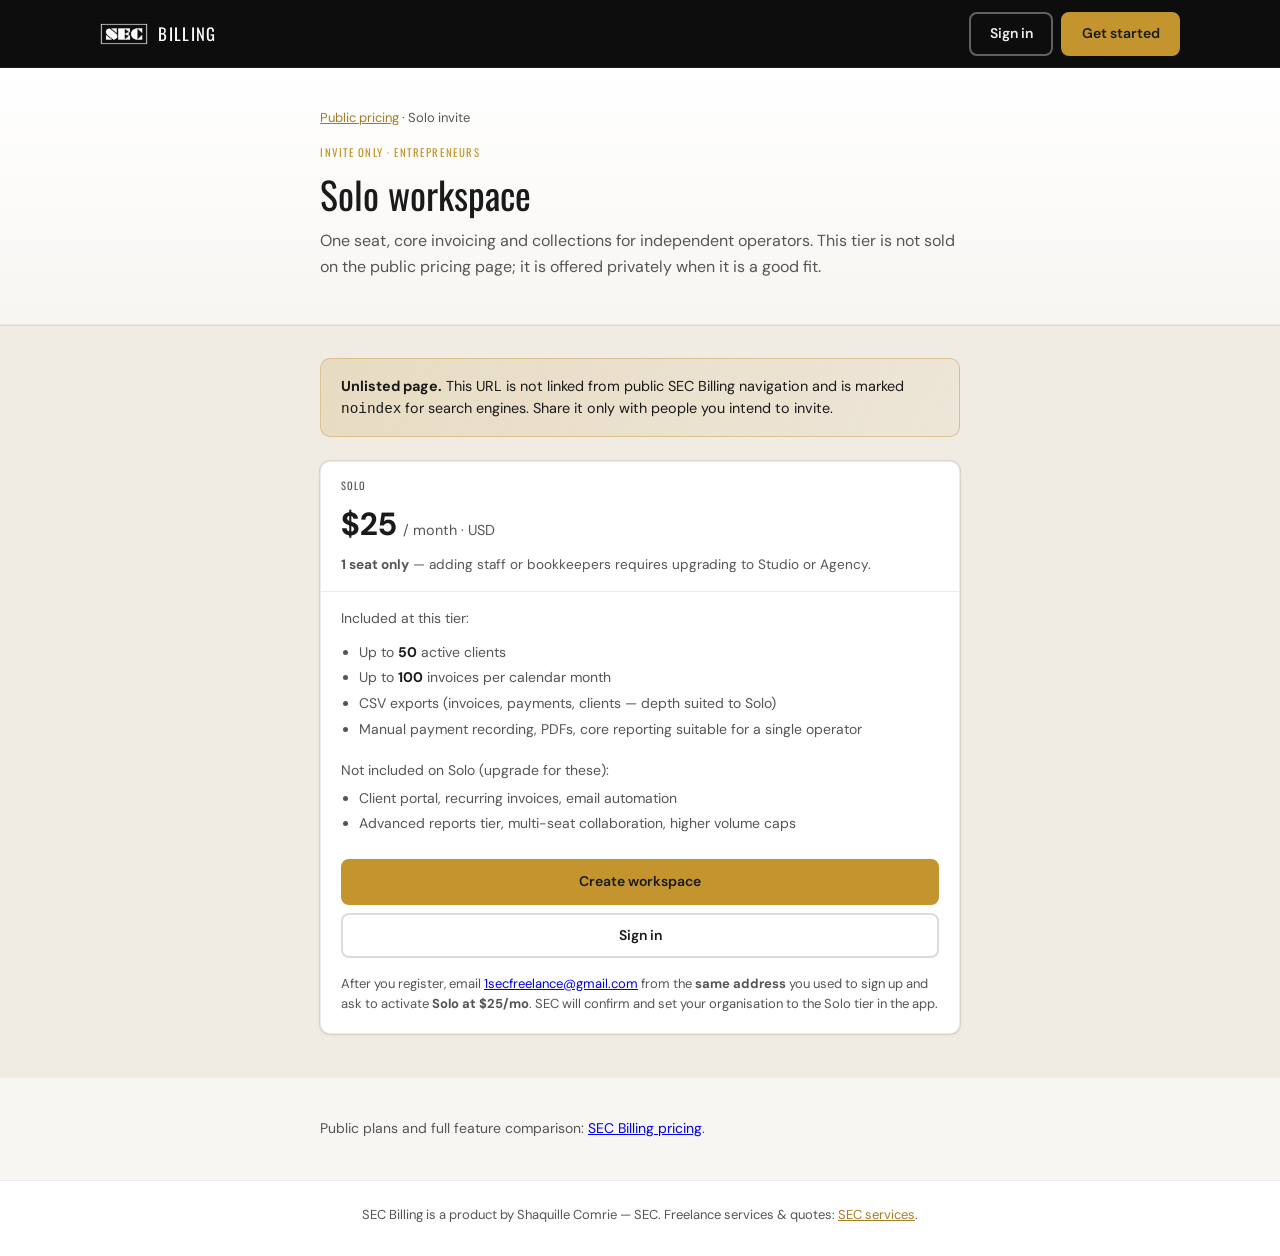
==== solo.html @ 2da58cf2 "feat: unlisted Solo invite page (solo.html, noindex) Made-with: Cursor" ====
<!DOCTYPE html>
<html lang="en">
<head>
  <meta charset="UTF-8" />
  <meta name="viewport" content="width=device-width, initial-scale=1.0" />
  <meta name="robots" content="noindex, nofollow" />
  <title>SEC Billing — Solo (invite only)</title>
  <meta name="description" content="Invite-only Solo workspace for independent operators. Not listed on public pricing." />
  <link rel="stylesheet" href="css/site.css" />
  <link rel="stylesheet" href="css/billing-pricing.css" />
</head>
<body>
  <header class="sec-billing-header" id="sec-billing-header">
    <div class="sec-billing-header__inner">
      <a href="index.html" class="sec-billing-brand" aria-label="SEC Billing — Home">
        <span class="sec-billing-brand__mark" aria-hidden="true">
          <img src="assets/logo/SECLogo.png" alt="" decoding="async" width="120" height="48" />
        </span>
        <span class="sec-billing-brand__title">Billing</span>
      </a>

      <div class="sec-billing-header__cta" id="sec-billing-header-cta">
        <a class="sec-billing-btn sec-billing-btn--ghost" data-billing-path="/login" href="#">Sign in</a>
        <a class="sec-billing-btn sec-billing-btn--primary" data-billing-path="/register" href="#">Get started</a>
      </div>

      <button
        type="button"
        class="sec-billing-menu-toggle"
        aria-expanded="false"
        aria-controls="sec-billing-header-cta"
        aria-label="Open menu"
      >
        <span></span>
      </button>
    </div>
  </header>

  <main>
    <div class="billing-pricing-hero">
      <div class="billing-pricing-inner billing-solo-page">
        <p class="billing-pricing-breadcrumb"><a href="index.html">Public pricing</a> · Solo invite</p>
        <p class="billing-pricing-kicker">Invite only · Entrepreneurs</p>
        <h1>Solo workspace</h1>
        <p class="billing-pricing-lead">
          One seat, core invoicing and collections for independent operators. This tier is not sold on the public pricing page;
          it is offered privately when it is a good fit.
        </p>
      </div>
    </div>

    <div id="billing-app-config-warn" class="billing-config-warn billing-pricing-inner billing-solo-page" hidden>
      Set <code>BILLING_APP_BASE</code> in <code>js/config.js</code> to your live SEC Billing app URL (no trailing slash) so
      <strong>Sign up</strong> and <strong>Sign in</strong> open the app.
    </div>

    <section class="billing-section billing-section--surface">
      <div class="billing-pricing-inner billing-solo-page">
        <div class="solo-invite-banner" role="note">
          <strong>Unlisted page.</strong> This URL is not linked from public SEC Billing navigation and is marked
          <code>noindex</code> for search engines. Share it only with people you intend to invite.
        </div>

        <div class="billing-plan-card" style="max-width: 100%">
          <div class="billing-plan-card__head">
            <span class="billing-plan-tier">Solo</span>
            <div class="billing-plan-price">
              <strong>$25</strong>
              <span class="text-muted" style="font-size: 0.9rem">/ month · USD</span>
            </div>
            <p class="text-muted" style="margin: 0; font-size: 0.85rem; line-height: 1.45">
              <strong>1 seat only</strong> — adding staff or bookkeepers requires upgrading to Studio or Agency.
            </p>
          </div>
          <div class="billing-plan-card__body">
            <p class="text-muted" style="margin: 0 0 0.75rem; font-size: 0.875rem">Included at this tier:</p>
            <ul>
              <li>Up to <strong>50</strong> active clients</li>
              <li>Up to <strong>100</strong> invoices per calendar month</li>
              <li>CSV exports (invoices, payments, clients — depth suited to Solo)</li>
              <li>Manual payment recording, PDFs, core reporting suitable for a single operator</li>
            </ul>
            <p class="text-muted" style="margin: 1rem 0 0.35rem; font-size: 0.875rem">Not included on Solo (upgrade for these):</p>
            <ul>
              <li>Client portal, recurring invoices, email automation</li>
              <li>Advanced reports tier, multi-seat collaboration, higher volume caps</li>
            </ul>
            <div class="billing-cta-row" style="display: flex; flex-direction: column; gap: 0.5rem">
              <a class="billing-plan-cta billing-plan-cta--accent billing-cta-wide" data-billing-path="/register" href="#">Create workspace</a>
              <a class="billing-plan-cta billing-plan-cta--ghost billing-cta-wide" data-billing-path="/login" href="#">Sign in</a>
            </div>
            <p class="text-muted" style="margin: 1rem 0 0; font-size: 0.8125rem; line-height: 1.5">
              After you register, email
              <a href="mailto:1secfreelance@gmail.com?subject=SEC%20Billing%20Solo%20activation">1secfreelance@gmail.com</a>
              from the <strong>same address</strong> you used to sign up and ask to activate <strong>Solo at $25/mo</strong>.
              SEC will confirm and set your organisation to the Solo tier in the app.
            </p>
          </div>
        </div>
      </div>
    </section>

    <section class="billing-section">
      <div class="billing-pricing-inner billing-solo-page">
        <p class="text-muted" style="margin: 0; font-size: 0.875rem">
          Public plans and full feature comparison: <a href="index.html">SEC Billing pricing</a>.
        </p>
      </div>
    </section>
  </main>

  <footer class="sec-billing-site-footer">
    SEC Billing is a product by Shaquille Comrie — SEC.
    Freelance services &amp; quotes: <a href="https://elreyriquez.github.io/sec-services/" target="_blank" rel="noopener noreferrer">SEC services</a>.
  </footer>

  <script src="js/config.js"></script>
  <script>
    document.addEventListener("DOMContentLoaded", function () {
      var cfg = window.SEC_CONFIG || {};
      var base = String(cfg.BILLING_APP_BASE || "").replace(/\/$/, "");
      var warn = document.getElementById("billing-app-config-warn");
      var links = document.querySelectorAll("[data-billing-path]");
      if (!base) {
        if (warn) warn.hidden = false;
        links.forEach(function (a) {
          a.classList.add("billing-cta-disabled");
          a.href = "#";
        });
        return;
      }
      if (warn) warn.hidden = true;
      links.forEach(function (a) {
        var p = a.getAttribute("data-billing-path") || "/";
        a.href = base + (p.charAt(0) === "/" ? p : "/" + p);
        a.classList.remove("billing-cta-disabled");
        a.target = "_blank";
        a.rel = "noopener noreferrer";
      });
    });
  </script>
  <script src="js/nav.js"></script>
</body>
</html>
---- css/site.css ----
/* SEC Billing marketing site — standalone shell (no sec-services quotation chrome) */
@import url("https://fonts.googleapis.com/css2?family=Oswald:wght@300;400;500&family=DM+Sans:ital,opsz,wght@0,9..40,300;0,9..40,400;0,9..40,500;0,9..40,600;0,9..40,700&display=swap");

:root {
  --bg: #f8f6f2;
  --surface: #ffffff;
  --surface-muted: #f0ebe3;
  --text: #1a1a1a;
  --text-muted: #555555;
  --accent: #c4952e;
  --accent-hover: #a67d24;
  --border: rgba(0, 0, 0, 0.08);
  --border-strong: rgba(0, 0, 0, 0.14);
  --radius: 8px;
  --radius-panel: 10px;
  --font-ui: "DM Sans", system-ui, sans-serif;
  --font-head: "Oswald", system-ui, sans-serif;
  --header-bg: #0d0d0d;
  --pricing-studio-blue: #1a3f6c;
  --pricing-studio-blue-hover: #153556;
}

*,
*::before,
*::after {
  box-sizing: border-box;
}

html {
  scroll-behavior: smooth;
}

body {
  margin: 0;
  font-family: var(--font-ui);
  font-size: 0.9375rem;
  background: var(--bg);
  color: var(--text);
  line-height: 1.55;
  min-height: 100vh;
}

.text-muted {
  color: var(--text-muted);
}

h1,
h2,
h3 {
  font-family: var(--font-head);
  font-weight: 400;
  color: var(--text);
}

/* ─── Standalone header (product site, not quotation cart) ─── */
.sec-billing-header {
  position: sticky;
  top: 0;
  z-index: 100;
  background: var(--header-bg);
  border-bottom: 1px solid rgba(255, 255, 255, 0.08);
}

.sec-billing-header__inner {
  max-width: 1120px;
  margin: 0 auto;
  padding: 0.6rem 1.25rem;
  /* Grid keeps CTAs on the right even with a hidden menu control in the DOM */
  display: grid;
  grid-template-columns: auto 1fr auto;
  align-items: center;
  gap: 1rem;
  min-height: 4rem;
}

.sec-billing-brand {
  grid-column: 1;
  display: flex;
  align-items: center;
  gap: 0.65rem;
  text-decoration: none !important;
  color: #fff !important;
  flex-shrink: 0;
}

.sec-billing-brand:hover {
  opacity: 0.92;
}

/* Wrapper gets filter so raster mark reliably inverts on the dark bar (WebKit + flex) */
.sec-billing-brand__mark {
  display: inline-flex;
  line-height: 0;
  flex-shrink: 0;
  filter: invert(1);
  -webkit-filter: invert(1);
}

.sec-billing-brand__mark img {
  height: 48px;
  width: auto;
  display: block;
}

.sec-billing-brand__title {
  font-family: var(--font-head);
  font-size: 1.05rem;
  font-weight: 400;
  letter-spacing: 0.08em;
  text-transform: uppercase;
}

.sec-billing-header__cta {
  grid-column: 3;
  justify-self: end;
  display: flex;
  align-items: center;
  gap: 0.5rem;
  flex-shrink: 0;
}

/* Header CTAs: same geometry as plan buttons */
.sec-billing-btn {
  display: inline-flex;
  align-items: center;
  justify-content: center;
  font-family: var(--font-ui);
  font-size: 0.875rem;
  font-weight: 600;
  line-height: 1.2;
  min-height: 2.75rem;
  padding: 0.5rem 1.15rem;
  border-radius: var(--radius);
  border: 2px solid transparent;
  cursor: pointer;
  text-decoration: none !important;
  transition: background 0.15s, border-color 0.15s, color 0.15s;
}

.sec-billing-btn--ghost {
  background: transparent;
  color: rgba(255, 255, 255, 0.92) !important;
  border-color: rgba(255, 255, 255, 0.35);
}

.sec-billing-btn--ghost:hover:not(.billing-cta-disabled) {
  background: rgba(255, 255, 255, 0.08);
  border-color: rgba(255, 255, 255, 0.55);
  color: #fff !important;
}

.sec-billing-btn--primary {
  background: var(--accent);
  color: #1a1a1a !important;
  border-color: var(--accent);
}

.sec-billing-btn--primary:hover:not(.billing-cta-disabled) {
  background: var(--accent-hover);
  border-color: var(--accent-hover);
  color: #1a1a1a !important;
}

.billing-cta-disabled {
  opacity: 0.45 !important;
  pointer-events: none;
  cursor: not-allowed;
}

.sec-billing-menu-toggle {
  display: none;
  grid-column: 3;
  justify-self: end;
  width: 2.5rem;
  height: 2.5rem;
  align-items: center;
  justify-content: center;
  border: 1px solid rgba(255, 255, 255, 0.25);
  border-radius: var(--radius);
  background: transparent;
  color: #fff;
  cursor: pointer;
}

.sec-billing-menu-toggle span {
  display: block;
  width: 1.15rem;
  height: 2px;
  background: currentColor;
  position: relative;
}

.sec-billing-menu-toggle span::before,
.sec-billing-menu-toggle span::after {
  content: "";
  position: absolute;
  left: 0;
  width: 100%;
  height: 2px;
  background: currentColor;
}

.sec-billing-menu-toggle span::before {
  top: -6px;
}

.sec-billing-menu-toggle span::after {
  top: 6px;
}

@media (max-width: 820px) {
  .sec-billing-header__inner {
    grid-template-columns: 1fr auto;
    grid-template-rows: auto auto;
  }

  .sec-billing-brand {
    grid-column: 1;
    grid-row: 1;
  }

  .sec-billing-menu-toggle {
    display: inline-flex;
    grid-column: 2;
    grid-row: 1;
  }

  .sec-billing-header__cta {
    grid-column: 1 / -1;
    grid-row: 2;
    justify-self: stretch;
    display: none;
    width: 100%;
    flex-direction: column;
    align-items: stretch;
    justify-content: flex-start;
    padding-top: 0.75rem;
    padding-bottom: 0.5rem;
  }

  .sec-billing-header__cta .sec-billing-btn {
    width: 100%;
  }

  .sec-billing-header.is-open .sec-billing-header__cta {
    display: flex;
  }
}

/* Light sections: section titles */
.billing-section:not(.billing-section--dark) .billing-section-title {
  color: var(--text);
}

/* Site footer */
.sec-billing-site-footer {
  border-top: 1px solid var(--border);
  background: var(--surface);
  padding: 1.5rem 1.25rem 2rem;
  text-align: center;
  font-size: 0.8125rem;
  color: var(--text-muted);
}

.sec-billing-site-footer a {
  color: var(--accent-hover);
}
---- css/billing-pricing.css ----
/* SEC Billing — standalone pricing page (GitHub Pages), aligned with billing app tokens */
:root {
  --shadow-panel: 0 1px 4px rgba(0, 0, 0, 0.06), 0 0 0 1px var(--border);
  --shadow-float: 0 4px 16px rgba(0, 0, 0, 0.1);
  --pricing-studio-blue: #1a3f6c;
  --pricing-studio-blue-hover: #153556;
  --accent-light: rgba(196, 149, 46, 0.12);
}

.billing-pricing-breadcrumb {
  font-size: 0.8125rem;
  color: var(--text-muted);
  margin: 0 0 1rem;
}
.billing-pricing-breadcrumb a {
  color: var(--accent-hover);
}

.billing-pricing-hero {
  border-bottom: 1px solid var(--border);
  background: linear-gradient(180deg, var(--surface) 0%, var(--bg) 100%);
  padding: 2.5rem 1.5rem 2.75rem;
}

.billing-pricing-inner {
  max-width: 1120px;
  margin: 0 auto;
}

.billing-pricing-kicker {
  font-family: var(--font-head);
  font-size: 0.68rem;
  letter-spacing: 0.14em;
  text-transform: uppercase;
  color: var(--accent);
  margin: 0 0 0.75rem;
}

.billing-pricing-hero h1 {
  font-size: clamp(1.85rem, 4vw, 2.35rem);
  margin: 0 0 0.75rem;
  line-height: 1.15;
}

.billing-pricing-lead {
  margin: 0;
  max-width: 40rem;
  font-size: 1rem;
  line-height: 1.6;
  color: var(--text-muted);
}

.billing-section {
  padding: 2.5rem 1.5rem;
}

.billing-section--dark {
  background: #0d0d0d;
  border-top: 1px solid rgba(255, 255, 255, 0.08);
  border-bottom: 1px solid rgba(255, 255, 255, 0.08);
  color: #fff;
}

.billing-section--dark h2 {
  color: #fff;
}

.billing-section--surface {
  padding: 2rem 1.5rem 2.75rem;
  background: var(--surface-muted);
  border-top: 1px solid var(--border);
}

.billing-section-title {
  font-family: var(--font-head);
  font-size: 1.35rem;
  margin: 0 0 1.25rem;
  font-weight: 400;
  letter-spacing: 0.02em;
}

.billing-plan-grid {
  display: grid;
  grid-template-columns: repeat(auto-fit, minmax(280px, 1fr));
  gap: 1.25rem;
  align-items: stretch;
}

.billing-plan-card {
  background: var(--surface);
  color: var(--text);
  border: 1px solid var(--border);
  border-radius: var(--radius-panel);
  box-shadow: var(--shadow-panel);
  display: flex;
  flex-direction: column;
  overflow: visible;
}

.billing-plan-card--agency {
  box-shadow: var(--shadow-float);
  border-color: var(--accent);
  position: relative;
}

.billing-plan-badge {
  position: absolute;
  top: 0.85rem;
  right: 1.25rem;
  background: var(--accent);
  color: #fff;
  font-family: var(--font-head);
  font-size: 0.58rem;
  letter-spacing: 0.12em;
  text-transform: uppercase;
  padding: 0.3rem 0.55rem;
  border-radius: var(--radius);
  z-index: 1;
}

.billing-plan-card__head {
  padding: 1rem 1.25rem;
  border-bottom: 1px solid var(--border);
  display: flex;
  flex-direction: column;
  align-items: flex-start;
  gap: 0.35rem;
}

.billing-plan-card--agency .billing-plan-card__head {
  padding-right: 7.5rem;
}

.billing-plan-tier {
  font-family: var(--font-head);
  font-size: 0.65rem;
  letter-spacing: 0.1em;
  text-transform: uppercase;
  color: var(--text-muted);
}

.billing-plan-price {
  display: flex;
  align-items: baseline;
  gap: 0.35rem;
  flex-wrap: wrap;
}

.billing-plan-price strong {
  font-size: 2rem;
  font-weight: 700;
  font-family: var(--font-ui);
}

.billing-plan-card__body {
  padding: 1rem 1.25rem 1.25rem;
  flex: 1;
  display: flex;
  flex-direction: column;
}

.billing-plan-card__body ul {
  margin: 0;
  padding-left: 1.1rem;
  font-size: 0.875rem;
  line-height: 1.55;
  color: var(--text-muted);
  flex: 1;
}

.billing-plan-card__body li {
  margin-bottom: 0.25rem;
}

.billing-plan-card__body li strong {
  color: var(--text);
}

.billing-cta-row {
  margin-top: 1.25rem;
}

/* One cohesive button style for both plan cards (same size, font, weight) */
.billing-plan-cta {
  display: flex;
  align-items: center;
  justify-content: center;
  width: 100%;
  min-height: 2.85rem;
  padding: 0.65rem 1rem;
  font-family: var(--font-ui);
  font-size: 0.875rem;
  font-weight: 600;
  line-height: 1.25;
  text-align: center;
  text-decoration: none !important;
  border-radius: var(--radius);
  border: 2px solid var(--pricing-studio-blue);
  background: var(--pricing-studio-blue);
  color: #fff !important;
  cursor: pointer;
  transition: background 0.15s, border-color 0.15s;
}

.billing-plan-cta:hover:not(.billing-cta-disabled) {
  background: var(--pricing-studio-blue-hover);
  border-color: var(--pricing-studio-blue-hover);
  color: #fff !important;
}

.billing-cta-wide {
  width: 100%;
}

/* Bottom CTA strip: two actions, identical metrics */
.billing-footer-cta__buttons .billing-plan-cta {
  width: auto;
  min-width: 10rem;
}

.billing-plan-cta--accent {
  background: var(--accent);
  border-color: var(--accent);
  color: #1a1a1a !important;
}

.billing-plan-cta--accent:hover:not(.billing-cta-disabled) {
  background: var(--accent-hover);
  border-color: var(--accent-hover);
  color: #1a1a1a !important;
}

.billing-plan-cta--ghost {
  background: var(--surface);
  border: 2px solid var(--border-strong);
  color: var(--text) !important;
}

.billing-plan-cta--ghost:hover:not(.billing-cta-disabled) {
  background: var(--surface-muted);
  border-color: var(--text-muted);
  color: var(--text) !important;
}

.pricing-page-inner {
  max-width: 1120px;
  margin: 0 auto;
}

.pricing-table {
  width: 100%;
  border-collapse: collapse;
  font-size: 0.875rem;
  background: var(--surface);
  border: 1px solid var(--border);
  border-radius: var(--radius-panel);
  overflow: hidden;
}

.pricing-table th,
.pricing-table td {
  padding: 0.65rem 0.85rem;
  border-bottom: 1px solid var(--border);
  text-align: left;
  vertical-align: top;
}

.pricing-table tr:last-child td {
  border-bottom: none;
}

.pricing-table th {
  font-family: var(--font-head);
  font-size: 0.62rem;
  font-weight: 400;
  letter-spacing: 0.07em;
  text-transform: uppercase;
  border-bottom: 1px solid rgba(255, 255, 255, 0.12);
}

.pricing-table th:not(:last-child) {
  border-right: 1px solid rgba(255, 255, 255, 0.2);
}

.pricing-table th:nth-child(1) {
  background: #0d0d0d;
  color: #fff;
}

.pricing-table th:nth-child(2) {
  background: var(--pricing-studio-blue);
  color: #fff;
}

.pricing-table th:nth-child(3) {
  background: var(--accent);
  color: #0d0d0d;
  border-bottom: 1px solid rgba(0, 0, 0, 0.12);
}

.pricing-table td:nth-child(2),
.pricing-table td:nth-child(3) {
  font-weight: 500;
}

.billing-spec-card {
  background: var(--surface);
  color: var(--text);
  border-radius: var(--radius-panel);
  box-shadow: var(--shadow-panel);
  border: 1px solid var(--border);
}

.billing-spec-card__body {
  padding: 1.35rem 1.5rem;
}

.billing-check-grid {
  display: grid;
  grid-template-columns: repeat(auto-fit, minmax(260px, 1fr));
  gap: 0.15rem 2rem;
  max-width: 56rem;
}

.billing-check-row {
  display: flex;
  gap: 0.6rem;
  align-items: flex-start;
  margin-bottom: 0.55rem;
  font-size: 0.9rem;
  line-height: 1.5;
}

.billing-check-row__icon {
  flex-shrink: 0;
  margin-top: 0.15rem;
  width: 1.1rem;
  height: 1.1rem;
  border-radius: 50%;
  background: var(--accent-light);
  color: var(--accent-hover);
  display: flex;
  align-items: center;
  justify-content: center;
  font-size: 0.65rem;
  font-weight: 700;
}

.billing-footer-cta {
  display: flex;
  flex-wrap: wrap;
  align-items: center;
  justify-content: space-between;
  gap: 1.25rem;
}

.billing-footer-cta h2 {
  font-family: var(--font-head);
  font-size: 1.2rem;
  margin: 0 0 0.35rem;
}

.billing-footer-cta p {
  margin: 0;
  font-size: 0.9rem;
  color: var(--text-muted);
}

.billing-footer-cta__buttons {
  display: flex;
  gap: 0.75rem;
  flex-wrap: wrap;
  align-items: center;
}

.billing-config-warn {
  max-width: 1120px;
  margin: 0 auto 1rem;
  padding: 0.75rem 1rem;
  border-radius: var(--radius);
  border: 1px solid var(--border-strong);
  background: var(--surface-muted);
  font-size: 0.85rem;
  color: var(--text-muted);
}

.billing-config-warn code {
  font-size: 0.78em;
}

/* Unlisted Solo invite page (solo.html) */
.billing-solo-page {
  max-width: 40rem;
  margin: 0 auto;
}

.solo-invite-banner {
  background: linear-gradient(120deg, rgba(196, 149, 46, 0.18), rgba(196, 149, 46, 0.06));
  border: 1px solid rgba(196, 149, 46, 0.4);
  border-radius: var(--radius-panel);
  padding: 1rem 1.25rem;
  margin: 0 0 1.5rem;
  font-size: 0.9rem;
  line-height: 1.55;
  color: var(--text);
}

.solo-invite-banner strong {
  color: var(--text);
}
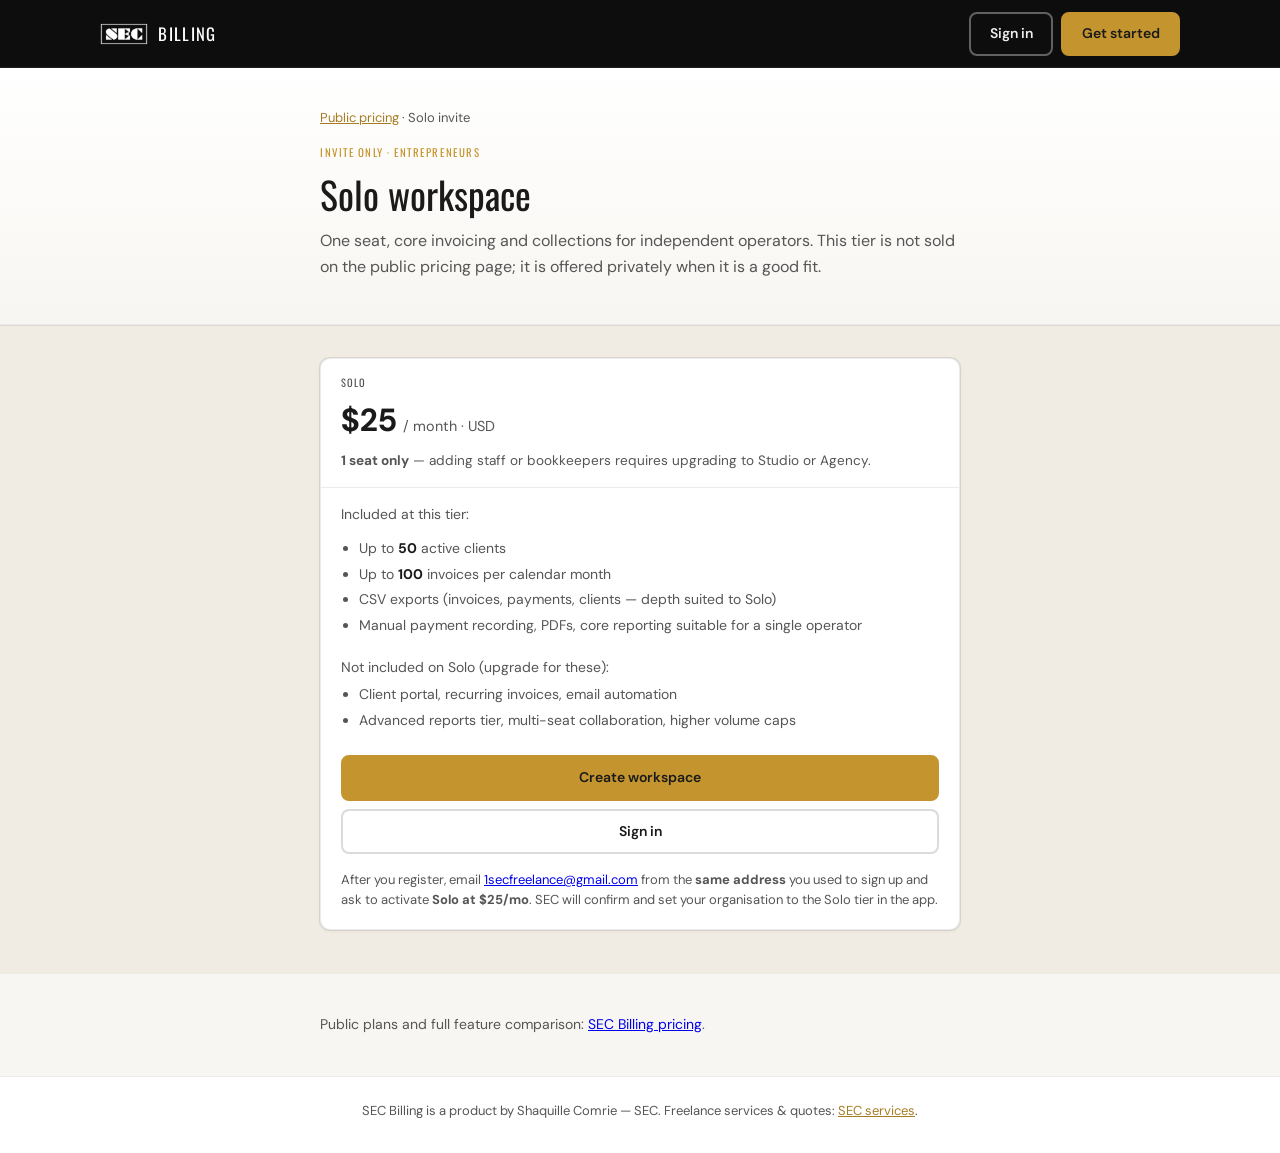
==== commit 04475a2c: "copy(solo): remove unlisted-page banner Made-with: Cursor" ====
--- a/solo.html
+++ b/solo.html
@@ -56,11 +56,6 @@
 
     <section class="billing-section billing-section--surface">
       <div class="billing-pricing-inner billing-solo-page">
-        <div class="solo-invite-banner" role="note">
-          <strong>Unlisted page.</strong> This URL is not linked from public SEC Billing navigation and is marked
-          <code>noindex</code> for search engines. Share it only with people you intend to invite.
-        </div>
-
         <div class="billing-plan-card" style="max-width: 100%">
           <div class="billing-plan-card__head">
             <span class="billing-plan-tier">Solo</span>
--- a/css/billing-pricing.css
+++ b/css/billing-pricing.css
@@ -394,17 +394,3 @@
   margin: 0 auto;
 }
 
-.solo-invite-banner {
-  background: linear-gradient(120deg, rgba(196, 149, 46, 0.18), rgba(196, 149, 46, 0.06));
-  border: 1px solid rgba(196, 149, 46, 0.4);
-  border-radius: var(--radius-panel);
-  padding: 1rem 1.25rem;
-  margin: 0 0 1.5rem;
-  font-size: 0.9rem;
-  line-height: 1.55;
-  color: var(--text);
-}
-
-.solo-invite-banner strong {
-  color: var(--text);
-}
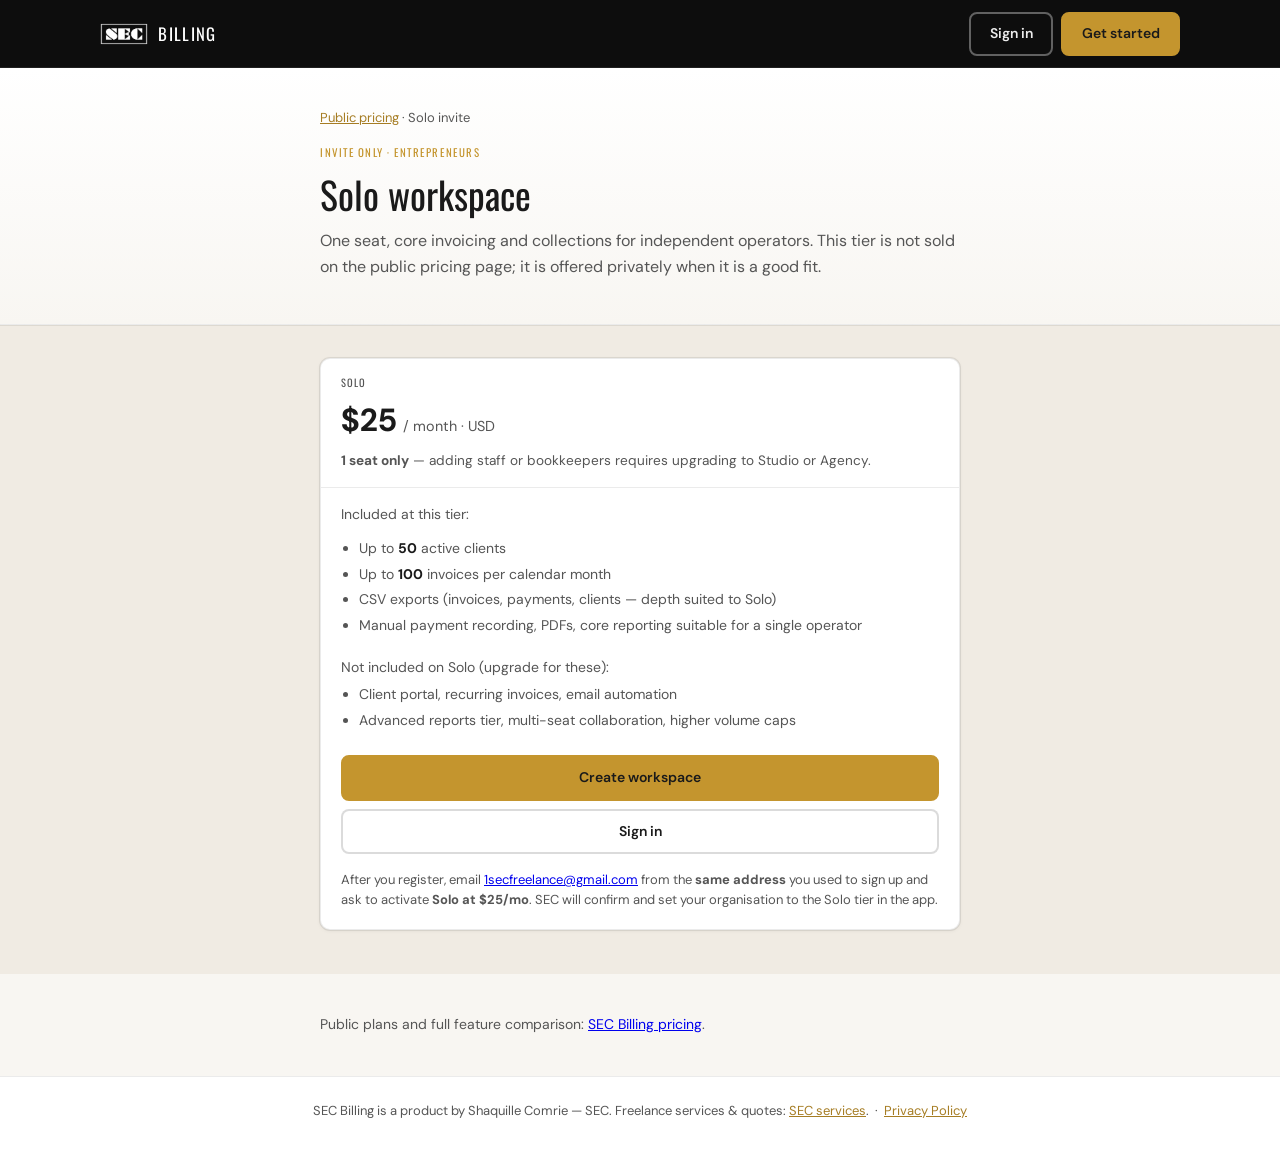
==== commit d7ca6b42: "docs: add Privacy Policy link to site footer Made-with: Cursor" ====
--- a/solo.html
+++ b/solo.html
@@ -107,6 +107,8 @@
   <footer class="sec-billing-site-footer">
     SEC Billing is a product by Shaquille Comrie — SEC.
     Freelance services &amp; quotes: <a href="https://elreyriquez.github.io/sec-services/" target="_blank" rel="noopener noreferrer">SEC services</a>.
+    &nbsp;·&nbsp;
+    <a data-billing-path="/privacy" href="#">Privacy Policy</a>
   </footer>
 
   <script src="js/config.js"></script>
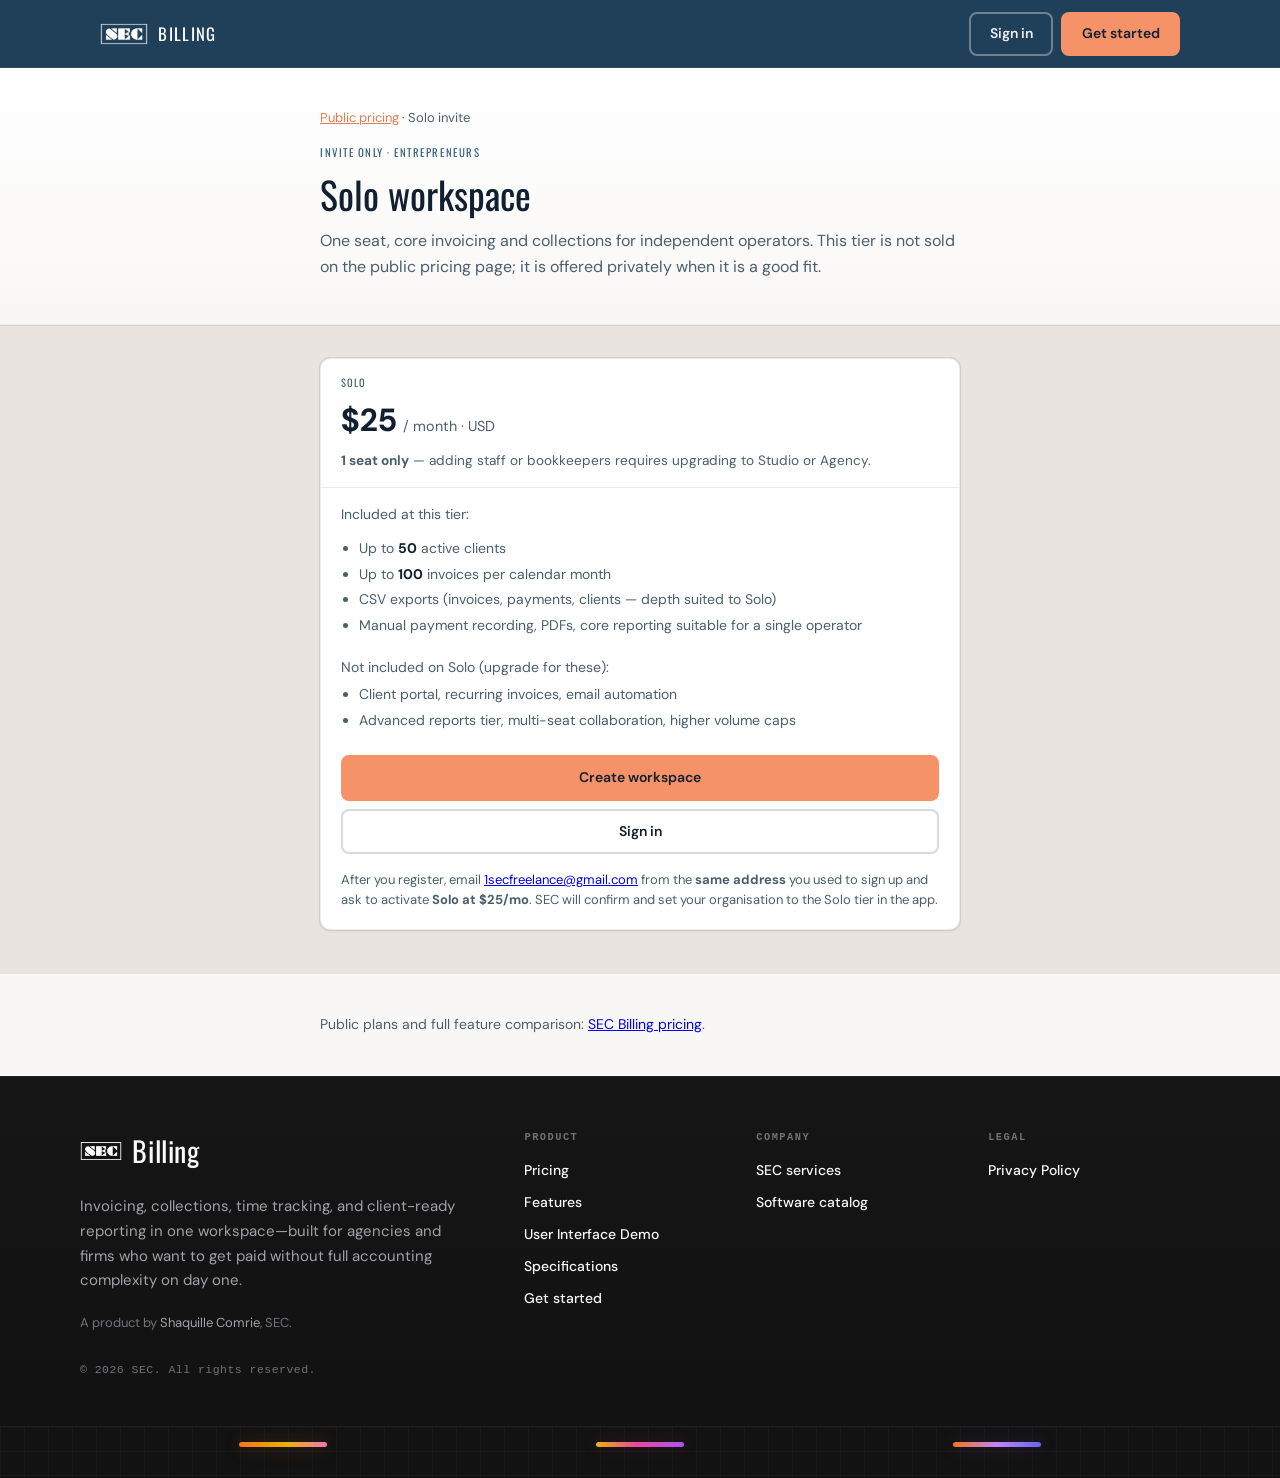
==== commit f033be81: "Marketing site refresh: previews carousel, hero/pricing imagery, copy and pricing toggle - Replace s" ====
--- a/solo.html
+++ b/solo.html
@@ -105,10 +105,62 @@
   </main>
 
   <footer class="sec-billing-site-footer">
-    SEC Billing is a product by Shaquille Comrie — SEC.
-    Freelance services &amp; quotes: <a href="https://elreyriquez.github.io/sec-services/" target="_blank" rel="noopener noreferrer">SEC services</a>.
-    &nbsp;·&nbsp;
-    <a data-billing-path="/privacy" href="#">Privacy Policy</a>
+    <div class="sec-billing-footer__surface">
+      <div class="pricing-page-inner sec-billing-footer__grid">
+        <div class="sec-billing-footer__brand">
+          <a href="index.html" class="sec-billing-footer__logo-lockup" aria-label="SEC Billing home">
+            <span class="sec-billing-footer__logo-mark">
+              <img src="assets/logo/SECLogo.png" alt="" width="120" height="48" decoding="async" />
+            </span>
+            <span class="sec-billing-footer__logo-word">Billing</span>
+          </a>
+          <p class="sec-billing-footer__tagline">
+            Invoicing, collections, time tracking, and client-ready reporting in one workspace—built for agencies and firms who want to get paid without full accounting complexity on day one.
+          </p>
+          <p class="sec-billing-footer__credit">
+            A product by <span class="sec-billing-footer__credit-name">Shaquille Comrie</span>, SEC.
+          </p>
+          <p class="sec-billing-footer__copyright">&copy; 2026 SEC. All rights reserved.</p>
+        </div>
+
+        <nav class="sec-billing-footer__cols" aria-label="Footer">
+          <div class="sec-billing-footer__col">
+            <p class="sec-billing-footer__col-head">Product</p>
+            <ul class="sec-billing-footer__links">
+              <li><a href="index.html#pricing">Pricing</a></li>
+              <li><a href="index.html#features">Features</a></li>
+              <li><a href="index.html#ui-previews">User Interface Demo</a></li>
+              <li><a href="index.html#specifications">Specifications</a></li>
+              <li><a data-billing-path="/register" href="#">Get started</a></li>
+            </ul>
+          </div>
+          <div class="sec-billing-footer__col">
+            <p class="sec-billing-footer__col-head">Company</p>
+            <ul class="sec-billing-footer__links">
+              <li>
+                <a href="https://elreyriquez.github.io/sec-services/" target="_blank" rel="noopener noreferrer">SEC services</a>
+              </li>
+              <li>
+                <a href="https://elreyriquez.github.io/sec-services/software.html" target="_blank" rel="noopener noreferrer">Software catalog</a>
+              </li>
+            </ul>
+          </div>
+          <div class="sec-billing-footer__col">
+            <p class="sec-billing-footer__col-head">Legal</p>
+            <ul class="sec-billing-footer__links">
+              <li><a data-billing-path="/privacy" href="#">Privacy Policy</a></li>
+            </ul>
+          </div>
+        </nav>
+      </div>
+    </div>
+    <div class="sec-billing-footer__accent" aria-hidden="true">
+      <div class="sec-billing-footer__accent-inner">
+        <span class="sec-billing-footer__accent-bar sec-billing-footer__accent-bar--a"></span>
+        <span class="sec-billing-footer__accent-bar sec-billing-footer__accent-bar--b"></span>
+        <span class="sec-billing-footer__accent-bar sec-billing-footer__accent-bar--c"></span>
+      </div>
+    </div>
   </footer>
 
   <script src="js/config.js"></script>
--- a/css/site.css
+++ b/css/site.css
@@ -2,22 +2,32 @@
 @import url("https://fonts.googleapis.com/css2?family=Oswald:wght@300;400;500&family=DM+Sans:ital,opsz,wght@0,9..40,300;0,9..40,400;0,9..40,500;0,9..40,600;0,9..40,700&display=swap");
 
 :root {
-  --bg: #f8f6f2;
+  /* Alex Cristache palette — fluffball, lime white, melon, blueprint, regal, count's black */
+  --fluffball: #f9f7f6;
+  --lime-white: #e9e4df;
+  --melon: #f69268;
+  --melon-hover: #e07d52;
+  --blueprint: #35637c;
+  --regal: #203f58;
+  --counts-black: #102030;
+
+  --bg: var(--fluffball);
   --surface: #ffffff;
-  --surface-muted: #f0ebe3;
-  --text: #1a1a1a;
-  --text-muted: #555555;
-  --accent: #c4952e;
-  --accent-hover: #a67d24;
-  --border: rgba(0, 0, 0, 0.08);
-  --border-strong: rgba(0, 0, 0, 0.14);
+  --surface-muted: var(--lime-white);
+  --text: var(--counts-black);
+  --text-muted: #4a5f6d;
+  --accent: var(--melon);
+  --accent-hover: var(--melon-hover);
+  --border: rgba(16, 32, 48, 0.09);
+  --border-strong: rgba(16, 32, 48, 0.16);
   --radius: 8px;
   --radius-panel: 10px;
   --font-ui: "DM Sans", system-ui, sans-serif;
   --font-head: "Oswald", system-ui, sans-serif;
-  --header-bg: #0d0d0d;
-  --pricing-studio-blue: #1a3f6c;
-  --pricing-studio-blue-hover: #153556;
+  --header-bg: var(--regal);
+  --pricing-studio-blue: var(--regal);
+  --pricing-studio-blue-hover: #1a3450;
+  --shadow-float: 0 4px 24px rgba(16, 32, 48, 0.12);
 }
 
 *,
@@ -65,12 +75,55 @@
   max-width: 1120px;
   margin: 0 auto;
   padding: 0.6rem 1.25rem;
-  /* Grid keeps CTAs on the right even with a hidden menu control in the DOM */
   display: grid;
   grid-template-columns: auto 1fr auto;
   align-items: center;
   gap: 1rem;
   min-height: 4rem;
+}
+
+.sec-billing-nav {
+  display: none;
+  align-items: center;
+  justify-content: center;
+  gap: 1.35rem;
+  flex-wrap: wrap;
+}
+
+.sec-billing-nav a {
+  font-family: var(--font-ui);
+  font-size: 0.8125rem;
+  font-weight: 600;
+  color: rgba(255, 255, 255, 0.82) !important;
+  text-decoration: none !important;
+  letter-spacing: 0.04em;
+  text-transform: uppercase;
+  transition: color 0.15s;
+}
+
+.sec-billing-nav a:hover {
+  color: #fff !important;
+}
+
+@media (min-width: 821px) {
+  .sec-billing-nav {
+    display: flex;
+    grid-column: 2;
+    grid-row: 1;
+    justify-self: center;
+  }
+
+  .sec-billing-brand {
+    grid-column: 1;
+  }
+
+  .sec-billing-header__cta {
+    grid-column: 3;
+  }
+
+  .sec-billing-menu-toggle {
+    display: none !important;
+  }
 }
 
 .sec-billing-brand {
@@ -151,14 +204,14 @@
 
 .sec-billing-btn--primary {
   background: var(--accent);
-  color: #1a1a1a !important;
+  color: var(--counts-black) !important;
   border-color: var(--accent);
 }
 
 .sec-billing-btn--primary:hover:not(.billing-cta-disabled) {
   background: var(--accent-hover);
   border-color: var(--accent-hover);
-  color: #1a1a1a !important;
+  color: var(--counts-black) !important;
 }
 
 .billing-cta-disabled {
@@ -225,9 +278,25 @@
     grid-row: 1;
   }
 
+  .sec-billing-nav {
+    grid-column: 1 / -1;
+    grid-row: 2;
+    justify-self: stretch;
+    flex-direction: column;
+    align-items: stretch;
+    gap: 0;
+    padding-top: 0.25rem;
+    display: none;
+  }
+
+  .sec-billing-nav a {
+    padding: 0.55rem 0;
+    border-bottom: 1px solid rgba(255, 255, 255, 0.08);
+  }
+
   .sec-billing-header__cta {
     grid-column: 1 / -1;
-    grid-row: 2;
+    grid-row: 3;
     justify-self: stretch;
     display: none;
     width: 100%;
@@ -242,6 +311,10 @@
     width: 100%;
   }
 
+  .sec-billing-header.is-open .sec-billing-nav {
+    display: flex;
+  }
+
   .sec-billing-header.is-open .sec-billing-header__cta {
     display: flex;
   }
@@ -252,16 +325,221 @@
   color: var(--text);
 }
 
-/* Site footer */
+/* Site footer — dark professional shell */
 .sec-billing-site-footer {
-  border-top: 1px solid var(--border);
-  background: var(--surface);
-  padding: 1.5rem 1.25rem 2rem;
-  text-align: center;
+  --footer-bg: #121212;
+  --footer-elevated: #161616;
+  --footer-text: #fafafa;
+  --footer-muted: #a1a1aa;
+  --footer-dim: #71717a;
+  --footer-grid: rgba(255, 255, 255, 0.05);
+  margin-top: 0;
+  background: var(--footer-bg);
+  color: var(--footer-muted);
+}
+
+.sec-billing-footer__surface {
+  padding: 3.25rem 1.5rem 3rem;
+  border-top: 1px solid rgba(255, 255, 255, 0.06);
+  background: linear-gradient(180deg, var(--footer-elevated) 0%, var(--footer-bg) 85%);
+}
+
+.sec-billing-footer__grid {
+  display: grid;
+  grid-template-columns: minmax(0, 1.15fr) minmax(0, 2fr);
+  gap: 3rem 3.5rem;
+  align-items: start;
+  max-width: 1120px;
+  margin: 0 auto;
+}
+
+.sec-billing-footer__brand {
+  max-width: 26rem;
+}
+
+.sec-billing-footer__logo-lockup {
+  display: inline-flex;
+  align-items: center;
+  gap: 0.65rem;
+  text-decoration: none;
+  color: var(--footer-text);
+  margin-bottom: 1.35rem;
+}
+
+.sec-billing-footer__logo-lockup:hover .sec-billing-footer__logo-word {
+  color: var(--melon);
+}
+
+.sec-billing-footer__logo-mark {
+  display: flex;
+  align-items: center;
+  line-height: 0;
+}
+
+.sec-billing-footer__logo-mark img {
+  height: 42px;
+  width: auto;
+  max-width: 110px;
+  object-fit: contain;
+  /* Flatten to monochrome then invert for white mark on dark footer */
+  filter: brightness(0) invert(1) drop-shadow(0 1px 2px rgba(0, 0, 0, 0.35));
+}
+
+.sec-billing-footer__logo-word {
+  font-family: var(--font-head);
+  font-size: 1.75rem;
+  font-weight: 400;
+  letter-spacing: 0.02em;
+  color: var(--footer-text);
+  transition: color 0.2s ease;
+}
+
+.sec-billing-footer__tagline {
+  margin: 0 0 1.25rem;
+  font-size: 0.9375rem;
+  line-height: 1.65;
+  color: var(--footer-muted);
+  font-weight: 400;
+}
+
+.sec-billing-footer__credit {
+  margin: 0 0 1.75rem;
   font-size: 0.8125rem;
-  color: var(--text-muted);
-}
-
-.sec-billing-site-footer a {
-  color: var(--accent-hover);
-}
+  line-height: 1.5;
+  color: var(--footer-dim);
+}
+
+.sec-billing-footer__credit-name {
+  color: var(--footer-muted);
+}
+
+.sec-billing-footer__copyright {
+  margin: 0;
+  font-family: ui-monospace, "SF Mono", Menlo, Monaco, Consolas, "Liberation Mono", "Courier New", monospace;
+  font-size: 0.72rem;
+  letter-spacing: 0.04em;
+  color: var(--footer-dim);
+}
+
+.sec-billing-footer__cols {
+  display: grid;
+  grid-template-columns: repeat(3, minmax(0, 1fr));
+  gap: 1.75rem 1.25rem;
+}
+
+.sec-billing-footer__col-head {
+  margin: 0 0 0.85rem;
+  font-family: ui-monospace, "SF Mono", Menlo, Monaco, Consolas, "Liberation Mono", "Courier New", monospace;
+  font-size: 0.65rem;
+  font-weight: 600;
+  letter-spacing: 0.14em;
+  text-transform: uppercase;
+  color: var(--footer-dim);
+}
+
+.sec-billing-footer__links {
+  margin: 0;
+  padding: 0;
+  list-style: none;
+}
+
+.sec-billing-footer__links li {
+  margin-bottom: 0.55rem;
+}
+
+.sec-billing-footer__links li:last-child {
+  margin-bottom: 0;
+}
+
+.sec-billing-footer__links a {
+  font-size: 0.875rem;
+  font-weight: 500;
+  color: var(--footer-text);
+  text-decoration: none;
+  transition: color 0.18s ease, opacity 0.18s ease;
+}
+
+.sec-billing-footer__links a:hover {
+  color: var(--melon);
+}
+
+.sec-billing-footer__links a:focus-visible {
+  outline: 2px solid var(--melon);
+  outline-offset: 3px;
+  border-radius: 2px;
+}
+
+/* Bottom grid + accent bars */
+.sec-billing-footer__accent {
+  position: relative;
+  min-height: 3.25rem;
+  background-color: var(--footer-bg);
+  background-image: linear-gradient(rgba(255, 255, 255, 0.03) 1px, transparent 1px),
+    linear-gradient(90deg, rgba(255, 255, 255, 0.03) 1px, transparent 1px);
+  background-size: 24px 24px;
+  border-top: 1px solid rgba(255, 255, 255, 0.05);
+}
+
+.sec-billing-footer__accent-inner {
+  max-width: 1120px;
+  margin: 0 auto;
+  padding: 0 1.5rem 1.25rem;
+  display: grid;
+  grid-template-columns: 1fr 1fr 1fr;
+  align-items: end;
+  min-height: 2.5rem;
+}
+
+.sec-billing-footer__accent-bar {
+  display: block;
+  height: 5px;
+  width: min(88px, 72%);
+  margin: 0 auto;
+  border-radius: 3px;
+  align-self: end;
+}
+
+.sec-billing-footer__accent-bar--a {
+  background: linear-gradient(90deg, #f97316 0%, #eab308 55%, #f472b6 100%);
+  box-shadow: 0 0 18px rgba(249, 115, 22, 0.25);
+}
+
+.sec-billing-footer__accent-bar--b {
+  background: linear-gradient(90deg, #eab308 0%, #ec4899 45%, #a855f7 100%);
+  box-shadow: 0 0 18px rgba(236, 72, 153, 0.2);
+}
+
+.sec-billing-footer__accent-bar--c {
+  background: linear-gradient(90deg, #f97316 0%, #c084fc 50%, #6366f1 100%);
+  box-shadow: 0 0 18px rgba(168, 85, 247, 0.22);
+}
+
+@media (max-width: 960px) {
+  .sec-billing-footer__grid {
+    grid-template-columns: 1fr;
+    gap: 2.5rem;
+  }
+
+  .sec-billing-footer__cols {
+    grid-template-columns: repeat(3, minmax(0, 1fr));
+  }
+}
+
+@media (max-width: 620px) {
+  .sec-billing-footer__surface {
+    padding: 2.5rem 1.25rem 2.25rem;
+  }
+
+  .sec-billing-footer__cols {
+    grid-template-columns: repeat(2, minmax(0, 1fr));
+    gap: 1.75rem 1rem;
+  }
+
+  .sec-billing-footer__accent-inner {
+    padding-bottom: 1rem;
+  }
+
+  .sec-billing-footer__accent-bar {
+    width: min(72px, 78%);
+  }
+}
--- a/css/billing-pricing.css
+++ b/css/billing-pricing.css
@@ -1,10 +1,7 @@
 /* SEC Billing — standalone pricing page (GitHub Pages), aligned with billing app tokens */
 :root {
-  --shadow-panel: 0 1px 4px rgba(0, 0, 0, 0.06), 0 0 0 1px var(--border);
-  --shadow-float: 0 4px 16px rgba(0, 0, 0, 0.1);
-  --pricing-studio-blue: #1a3f6c;
-  --pricing-studio-blue-hover: #153556;
-  --accent-light: rgba(196, 149, 46, 0.12);
+  --shadow-panel: 0 1px 4px rgba(16, 32, 48, 0.06), 0 0 0 1px var(--border);
+  --accent-light: rgba(246, 146, 104, 0.15);
 }
 
 .billing-pricing-breadcrumb {
@@ -32,7 +29,7 @@
   font-size: 0.68rem;
   letter-spacing: 0.14em;
   text-transform: uppercase;
-  color: var(--accent);
+  color: var(--blueprint);
   margin: 0 0 0.75rem;
 }
 
@@ -50,14 +47,37 @@
   color: var(--text-muted);
 }
 
+.billing-pricing-trial {
+  margin: 1.25rem 0 0;
+  max-width: 40rem;
+  padding: 0.65rem 0.9rem;
+  font-size: 0.9rem;
+  line-height: 1.5;
+  color: var(--text);
+  background: var(--accent-light);
+  border-left: 3px solid var(--accent);
+  border-radius: var(--radius);
+}
+
+.billing-pricing-trial strong {
+  color: var(--text);
+}
+
+.billing-plan-trial-note {
+  margin: 0.75rem 0 0;
+  font-size: 0.8rem;
+  line-height: 1.45;
+  color: var(--text-muted);
+}
+
 .billing-section {
   padding: 2.5rem 1.5rem;
 }
 
 .billing-section--dark {
-  background: #0d0d0d;
-  border-top: 1px solid rgba(255, 255, 255, 0.08);
-  border-bottom: 1px solid rgba(255, 255, 255, 0.08);
+  background: var(--counts-black);
+  border-top: 1px solid rgba(255, 255, 255, 0.07);
+  border-bottom: 1px solid rgba(255, 255, 255, 0.07);
   color: #fff;
 }
 
@@ -79,6 +99,206 @@
   letter-spacing: 0.02em;
 }
 
+/* Pricing header: title + cycle toggle */
+.billing-plan-header {
+  display: flex;
+  align-items: center;
+  justify-content: space-between;
+  flex-wrap: wrap;
+  gap: 0.85rem 1.25rem;
+  margin-bottom: 0.65rem;
+}
+
+.billing-plan-header .billing-section-title {
+  margin: 0;
+}
+
+.billing-cycle-toggle {
+  display: inline-flex;
+  align-items: stretch;
+  padding: 0.25rem;
+  border-radius: 999px;
+  background: rgba(255, 255, 255, 0.08);
+  border: 1px solid rgba(255, 255, 255, 0.18);
+  gap: 0;
+}
+
+.billing-section:not(.billing-section--dark) .billing-cycle-toggle {
+  background: var(--surface-muted);
+  border-color: var(--border-strong);
+}
+
+.billing-cycle-toggle__btn {
+  display: inline-flex;
+  align-items: center;
+  gap: 0.5rem;
+  padding: 0.45rem 0.95rem;
+  border: none;
+  border-radius: 999px;
+  background: transparent;
+  font-family: var(--font-ui);
+  font-size: 0.8125rem;
+  font-weight: 600;
+  letter-spacing: 0.01em;
+  color: rgba(255, 255, 255, 0.78);
+  cursor: pointer;
+  transition: background 0.18s ease, color 0.18s ease, box-shadow 0.18s ease;
+}
+
+.billing-section:not(.billing-section--dark) .billing-cycle-toggle__btn {
+  color: var(--text-muted);
+}
+
+.billing-cycle-toggle__btn:hover {
+  color: #fff;
+}
+
+.billing-section:not(.billing-section--dark) .billing-cycle-toggle__btn:hover {
+  color: var(--text);
+}
+
+.billing-cycle-toggle__btn--active {
+  background: var(--accent);
+  color: var(--counts-black);
+  box-shadow: 0 1px 2px rgba(0, 0, 0, 0.18);
+}
+
+.billing-cycle-toggle__btn--active:hover {
+  color: var(--counts-black);
+}
+
+.billing-cycle-toggle__pill {
+  display: inline-block;
+  padding: 0.1rem 0.45rem;
+  border-radius: 999px;
+  background: rgba(16, 32, 48, 0.18);
+  font-size: 0.65rem;
+  font-weight: 700;
+  letter-spacing: 0.06em;
+  text-transform: uppercase;
+}
+
+.billing-cycle-toggle__btn--active .billing-cycle-toggle__pill {
+  background: rgba(16, 32, 48, 0.22);
+  color: var(--counts-black);
+}
+
+.billing-cycle-note {
+  margin: 0 0 1.1rem;
+  font-size: 0.8rem;
+  line-height: 1.5;
+  color: rgba(255, 255, 255, 0.7);
+}
+
+.billing-section:not(.billing-section--dark) .billing-cycle-note {
+  color: var(--text-muted);
+}
+
+/* Cycle visibility — toggled by data-cycle on the plan grid */
+[data-pricing-grid][data-cycle="monthly"] .billing-cycle--annual {
+  display: none !important;
+}
+
+[data-pricing-grid][data-cycle="annual"] .billing-cycle--monthly {
+  display: none !important;
+}
+
+body[data-pricing-cycle="annual"] .billing-cycle-note--annual,
+.billing-cycle-note--annual {
+  display: none;
+}
+
+body[data-pricing-cycle="annual"] .billing-cycle-note--annual {
+  display: block;
+}
+
+/* Collapsible section (native <details>) */
+.billing-collapsible {
+  display: block;
+}
+
+.billing-collapsible__summary {
+  list-style: none;
+  cursor: pointer;
+  display: flex;
+  align-items: center;
+  justify-content: space-between;
+  gap: 1rem;
+  padding: 0.25rem 0;
+  user-select: none;
+  transition: opacity 0.15s ease;
+}
+
+.billing-collapsible__summary::-webkit-details-marker,
+.billing-collapsible__summary::marker {
+  display: none;
+  content: "";
+}
+
+.billing-collapsible__summary:hover {
+  opacity: 0.85;
+}
+
+.billing-collapsible__summary:focus-visible {
+  outline: 2px solid var(--accent);
+  outline-offset: 4px;
+  border-radius: var(--radius);
+}
+
+.billing-collapsible__title {
+  margin: 0;
+}
+
+.billing-collapsible__chevron {
+  display: inline-block;
+  width: 0.6rem;
+  height: 0.6rem;
+  flex-shrink: 0;
+  border-right: 2px solid currentColor;
+  border-bottom: 2px solid currentColor;
+  transform: rotate(45deg) translate(-1px, -1px);
+  transition: transform 0.25s ease;
+  color: var(--text-muted);
+  margin-right: 0.4rem;
+}
+
+.billing-collapsible[open] > .billing-collapsible__summary .billing-collapsible__chevron {
+  transform: rotate(225deg) translate(-1px, -1px);
+}
+
+.billing-collapsible--dark .billing-collapsible__chevron {
+  color: rgba(255, 255, 255, 0.7);
+}
+
+.billing-collapsible__content {
+  padding-top: 1rem;
+}
+
+.billing-collapsible[open] > .billing-collapsible__content {
+  animation: billingCollapsibleIn 0.28s ease;
+}
+
+@keyframes billingCollapsibleIn {
+  from {
+    opacity: 0;
+    transform: translateY(-6px);
+  }
+  to {
+    opacity: 1;
+    transform: translateY(0);
+  }
+}
+
+@media (prefers-reduced-motion: reduce) {
+  .billing-collapsible__chevron {
+    transition: none;
+  }
+
+  .billing-collapsible[open] > .billing-collapsible__content {
+    animation: none;
+  }
+}
+
 .billing-plan-grid {
   display: grid;
   grid-template-columns: repeat(auto-fit, minmax(280px, 1fr));
@@ -108,7 +328,7 @@
   top: 0.85rem;
   right: 1.25rem;
   background: var(--accent);
-  color: #fff;
+  color: var(--counts-black);
   font-family: var(--font-head);
   font-size: 0.58rem;
   letter-spacing: 0.12em;
@@ -150,6 +370,38 @@
   font-size: 2rem;
   font-weight: 700;
   font-family: var(--font-ui);
+}
+
+.billing-plan-price--promo {
+  align-items: baseline;
+  gap: 0.5rem;
+}
+
+.billing-plan-price__strike {
+  display: inline-block;
+  font-family: var(--font-ui);
+  font-size: 1.05rem;
+  font-weight: 600;
+  color: var(--text-muted);
+  opacity: 0.85;
+}
+
+.billing-plan-price__strike s {
+  text-decoration: line-through;
+  text-decoration-thickness: 2px;
+  text-decoration-color: var(--accent);
+}
+
+.billing-plan-price--promo strong {
+  color: var(--accent);
+}
+
+.billing-plan-price__note {
+  margin: 0.25rem 0 0;
+  font-size: 0.78rem;
+  font-weight: 500;
+  letter-spacing: 0.02em;
+  color: var(--accent-hover);
 }
 
 .billing-plan-card__body {
@@ -221,13 +473,13 @@
 .billing-plan-cta--accent {
   background: var(--accent);
   border-color: var(--accent);
-  color: #1a1a1a !important;
+  color: var(--counts-black) !important;
 }
 
 .billing-plan-cta--accent:hover:not(.billing-cta-disabled) {
   background: var(--accent-hover);
   border-color: var(--accent-hover);
-  color: #1a1a1a !important;
+  color: var(--counts-black) !important;
 }
 
 .billing-plan-cta--ghost {
@@ -283,7 +535,7 @@
 }
 
 .pricing-table th:nth-child(1) {
-  background: #0d0d0d;
+  background: var(--counts-black);
   color: #fff;
 }
 
@@ -294,7 +546,7 @@
 
 .pricing-table th:nth-child(3) {
   background: var(--accent);
-  color: #0d0d0d;
+  color: var(--counts-black);
   border-bottom: 1px solid rgba(0, 0, 0, 0.12);
 }
 
@@ -338,7 +590,7 @@
   height: 1.1rem;
   border-radius: 50%;
   background: var(--accent-light);
-  color: var(--accent-hover);
+  color: var(--blueprint);
   display: flex;
   align-items: center;
   justify-content: center;
